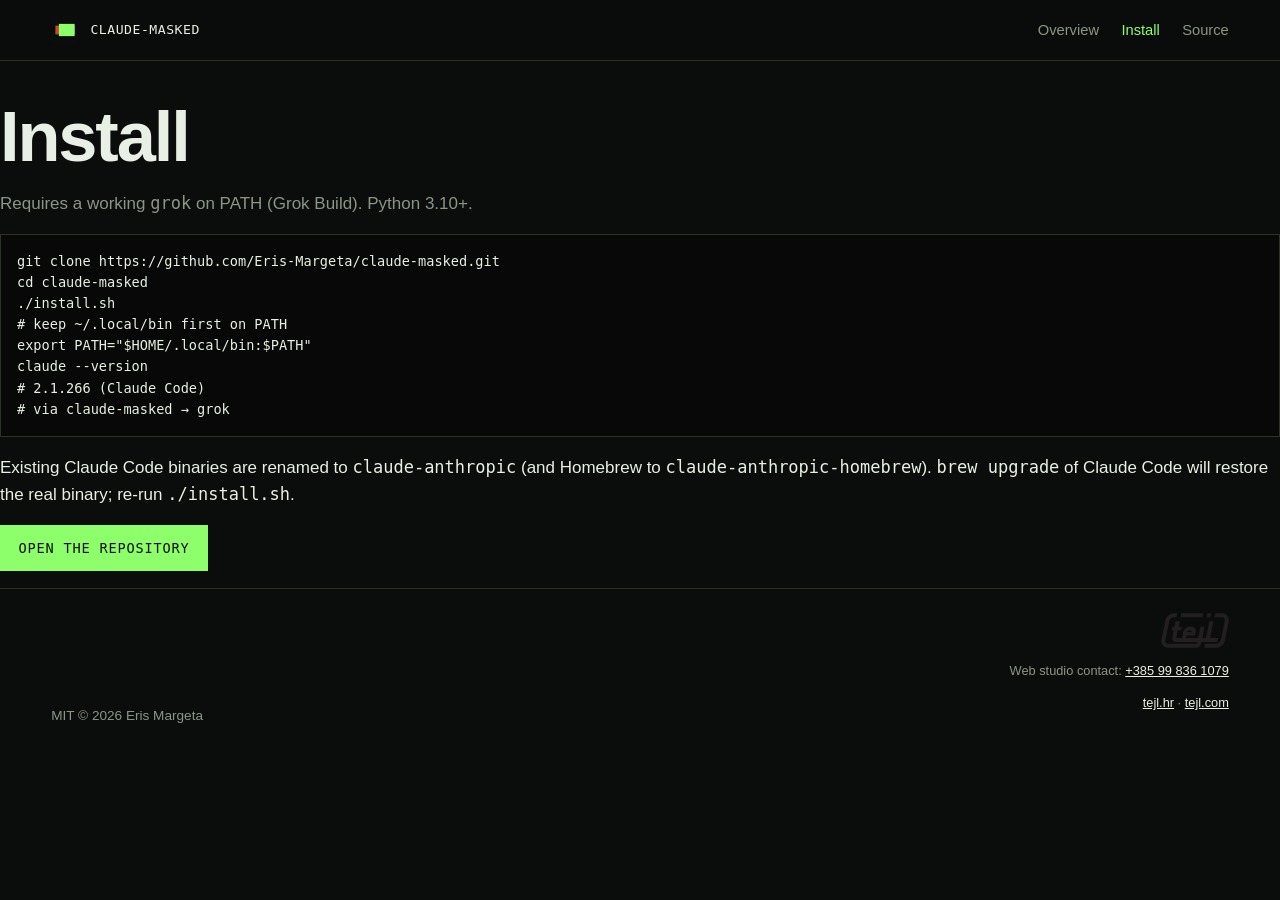
==== web/install/index.html @ 36f1d36b "release public claude-masked with site, ci, and mit license Drop-in claude CLI adapter for Grok Buil" ====
<!DOCTYPE html>
<html lang="en">
<head>
  <meta charset="utf-8">
  <meta name="viewport" content="width=device-width, initial-scale=1">
  <title>Install claude-masked</title>
  <meta name="description" content="Install the claude CLI mask so Grok Build handles Claude Code harness calls.">
  <link rel="canonical" href="https://eris-margeta.github.io/claude-masked/install/">
  <meta name="theme-color" content="#0b0d0c">
  <meta property="og:title" content="Install claude-masked">
  <meta property="og:image" content="https://eris-margeta.github.io/claude-masked/assets/og.jpg">
  <meta name="twitter:card" content="summary">
  <meta name="twitter:image" content="https://eris-margeta.github.io/claude-masked/assets/twitter-square.jpg">
  <link rel="icon" href="../assets/favicon.svg" type="image/svg+xml">
  <link rel="stylesheet" href="../styles.css">
</head>
<body>
  <a class="skip" href="#main">Skip to content</a>
  <header class="site">
    <a class="wordmark" href="../"><img src="../assets/mark.svg" width="28" height="28" alt=""> claude-masked</a>
    <nav aria-label="Primary">
      <a href="../">Overview</a>
      <a href="../install/" aria-current="page">Install</a>
      <a href="https://github.com/Eris-Margeta/claude-masked">Source</a>
    </nav>
  </header>
  <main id="main" class="block" style="padding-top:2.5rem">
    <h1>Install</h1>
    <p class="lede">Requires a working <code>grok</code> on PATH (Grok Build). Python 3.10+.</p>
    <pre>git clone https://github.com/Eris-Margeta/claude-masked.git
cd claude-masked
./install.sh
# keep ~/.local/bin first on PATH
export PATH="$HOME/.local/bin:$PATH"
claude --version
# 2.1.266 (Claude Code)
# via claude-masked → grok</pre>
    <p>Existing Claude Code binaries are renamed to <code>claude-anthropic</code> (and Homebrew to <code>claude-anthropic-homebrew</code>). <code>brew upgrade</code> of Claude Code will restore the real binary; re-run <code>./install.sh</code>.</p>
    <p><a class="btn" href="https://github.com/Eris-Margeta/claude-masked">Open the repository</a></p>
  </main>
  <footer class="site">
    <div class="legal">MIT © 2026 Eris Margeta</div>
    <div class="studio">
      <img src="../assets/tejl-logo.svg" width="68" height="24" alt="TEJL">
      <p>Web studio contact: <a href="tel:+385998361079">+385 99 836 1079</a></p>
      <p><a href="https://tejl.hr/" target="_blank" rel="noopener">tejl.hr</a> · <a href="https://tejl.com/" target="_blank" rel="noopener">tejl.com</a></p>
    </div>
  </footer>
</body>
</html>
---- web/styles.css ----
:root {
  --paper: #0b0d0c;
  --paper-2: #121512;
  --ink: #e8efe4;
  --muted: #8b9586;
  --line: #2a3228;
  --coral: #c44a2a;
  --phosphor: #8cff6a;
  --phosphor-dim: #3e7a32;
  --font-body: "IBM Plex Sans", "Helvetica Neue", Arial, sans-serif;
  --font-mono: "IBM Plex Mono", "SFMono-Regular", Consolas, monospace;
  --gutter: clamp(1.25rem, 4vw, 4.5rem);
  --max: 1180px;
  --read: 66ch;
  --fast: 160ms;
  --ease: cubic-bezier(.2, .7, .2, 1);
}
@font-face {
  font-family: "IBM Plex Mono";
  font-style: normal;
  font-weight: 400;
  font-display: swap;
  src: local("IBM Plex Mono"), local("Menlo");
}
@font-face {
  font-family: "IBM Plex Sans";
  font-style: normal;
  font-weight: 400;
  font-display: swap;
  src: local("IBM Plex Sans"), local("Helvetica Neue");
}
* { box-sizing: border-box; }
html { scroll-behavior: smooth; }
@media (prefers-reduced-motion: reduce) {
  html { scroll-behavior: auto; }
  *, *::before, *::after { animation: none !important; transition: none !important; }
}
body {
  margin: 0;
  background: var(--paper);
  color: var(--ink);
  font-family: var(--font-body);
  font-size: 1.0625rem;
  line-height: 1.55;
}
a { color: var(--phosphor); }
a:focus-visible, button:focus-visible {
  outline: 2px solid var(--phosphor);
  outline-offset: 3px;
}
.skip {
  position: absolute;
  left: -999px;
  top: 0;
  background: var(--phosphor);
  color: #0b0d0c;
  padding: .5rem 1rem;
  z-index: 20;
}
.skip:focus { left: 1rem; top: 1rem; }
.shell {
  width: min(var(--max), 100% - 2 * var(--gutter));
  margin-inline: auto;
}
header.site {
  display: flex;
  align-items: center;
  justify-content: space-between;
  gap: 1rem;
  padding: 1rem var(--gutter);
  border-bottom: 1px solid var(--line);
  position: sticky;
  top: 0;
  background: color-mix(in srgb, var(--paper) 88%, transparent);
  backdrop-filter: blur(8px);
  z-index: 8;
}
.wordmark {
  display: flex;
  align-items: center;
  gap: .7rem;
  text-decoration: none;
  color: var(--ink);
  font-family: var(--font-mono);
  letter-spacing: .04em;
  text-transform: uppercase;
  font-size: .82rem;
}
.wordmark img { width: 28px; height: 28px; }
nav a {
  color: var(--muted);
  text-decoration: none;
  margin-left: 1.1rem;
  font-size: .92rem;
}
nav a[aria-current="page"] { color: var(--phosphor); }
.hero {
  display: grid;
  grid-template-columns: 1.1fr .9fr;
  gap: 2rem;
  padding: 3.5rem var(--gutter) 2.5rem;
  align-items: end;
}
h1 {
  font-size: clamp(2.2rem, 6vw, 4.4rem);
  line-height: 1.02;
  margin: 0 0 1rem;
  letter-spacing: -.03em;
}
h1 em {
  font-style: normal;
  color: var(--phosphor);
}
.lede { max-width: var(--read); color: var(--muted); }
.actions { display: flex; flex-wrap: wrap; gap: .75rem; margin-top: 1.5rem; }
.btn {
  display: inline-flex;
  align-items: center;
  justify-content: center;
  min-height: 44px;
  padding: .7rem 1.1rem;
  border: 1px solid var(--phosphor);
  background: var(--phosphor);
  color: #0b0d0c;
  text-decoration: none;
  font-family: var(--font-mono);
  font-size: .85rem;
  text-transform: uppercase;
  letter-spacing: .06em;
}
.btn.ghost {
  background: transparent;
  color: var(--phosphor);
}
.hero-art {
  position: relative;
  min-height: 280px;
}
.hero-art img {
  width: 100%;
  height: auto;
  display: block;
  border: 1px solid var(--line);
  filter: saturate(1.1) contrast(1.05);
}
.scan {
  pointer-events: none;
  position: absolute;
  inset: 0;
  background: repeating-linear-gradient(to bottom, transparent 0 2px, rgb(0 0 0 / .18) 2px 3px);
  mix-blend-mode: multiply;
}
.kicker {
  font-family: var(--font-mono);
  color: var(--coral);
  font-size: .78rem;
  letter-spacing: .14em;
  text-transform: uppercase;
}
.intercept {
  margin: 0 var(--gutter) 3rem;
  display: grid;
  grid-template-columns: 1fr 1fr;
  border: 1px solid var(--line);
  background: var(--paper-2);
  font-family: var(--font-mono);
  font-size: .82rem;
}
.pane { padding: 1rem 1.1rem; }
.pane + .pane { border-left: 1px solid var(--line); }
.pane h2 {
  margin: 0 0 .8rem;
  font-size: .72rem;
  letter-spacing: .12em;
  text-transform: uppercase;
  color: var(--muted);
  font-weight: 400;
}
.dead { color: var(--coral); }
.live { color: var(--phosphor); }
section.block { padding: 0 var(--gutter) 3.5rem; }
section.block h2 {
  font-size: clamp(1.6rem, 3vw, 2.2rem);
  margin: 0 0 1rem;
}
.why p, .story p { max-width: var(--read); color: var(--muted); }
.map {
  width: 100%;
  border-collapse: collapse;
  font-size: .95rem;
}
.map th, .map td {
  text-align: left;
  border-bottom: 1px solid var(--line);
  padding: .7rem .4rem;
  vertical-align: top;
}
.map th { color: var(--muted); font-weight: 500; }
pre {
  overflow: auto;
  background: #070807;
  border: 1px solid var(--line);
  padding: 1rem;
  font-size: .85rem;
}
.shame {
  display: grid;
  grid-template-columns: 1fr 1fr;
  gap: 1.25rem;
}
.card {
  border: 1px solid var(--line);
  padding: 1.2rem;
  background: var(--paper-2);
}
.card.bad { border-color: color-mix(in srgb, var(--coral) 50%, var(--line)); }
.card.good { border-color: color-mix(in srgb, var(--phosphor) 40%, var(--line)); }
.card h3 { margin: 0 0 .5rem; font-size: 1.05rem; }
footer.site {
  border-top: 1px solid var(--line);
  padding: 1.5rem var(--gutter) 2rem;
  display: flex;
  justify-content: space-between;
  gap: 1.5rem;
  flex-wrap: wrap;
  align-items: flex-end;
}
.legal { color: var(--muted); font-size: .85rem; max-width: 42ch; }
.studio {
  text-align: right;
  font-size: .8rem;
  color: var(--muted);
}
.studio img { width: 68px; height: auto; display: block; margin-left: auto; margin-bottom: .4rem; }
.studio a { color: var(--ink); }
@media (max-width: 860px) {
  .hero, .intercept, .shame { grid-template-columns: 1fr; }
  .pane + .pane { border-left: 0; border-top: 1px solid var(--line); }
  nav a { margin-left: .7rem; }
  .studio { text-align: right; width: 100%; }
}
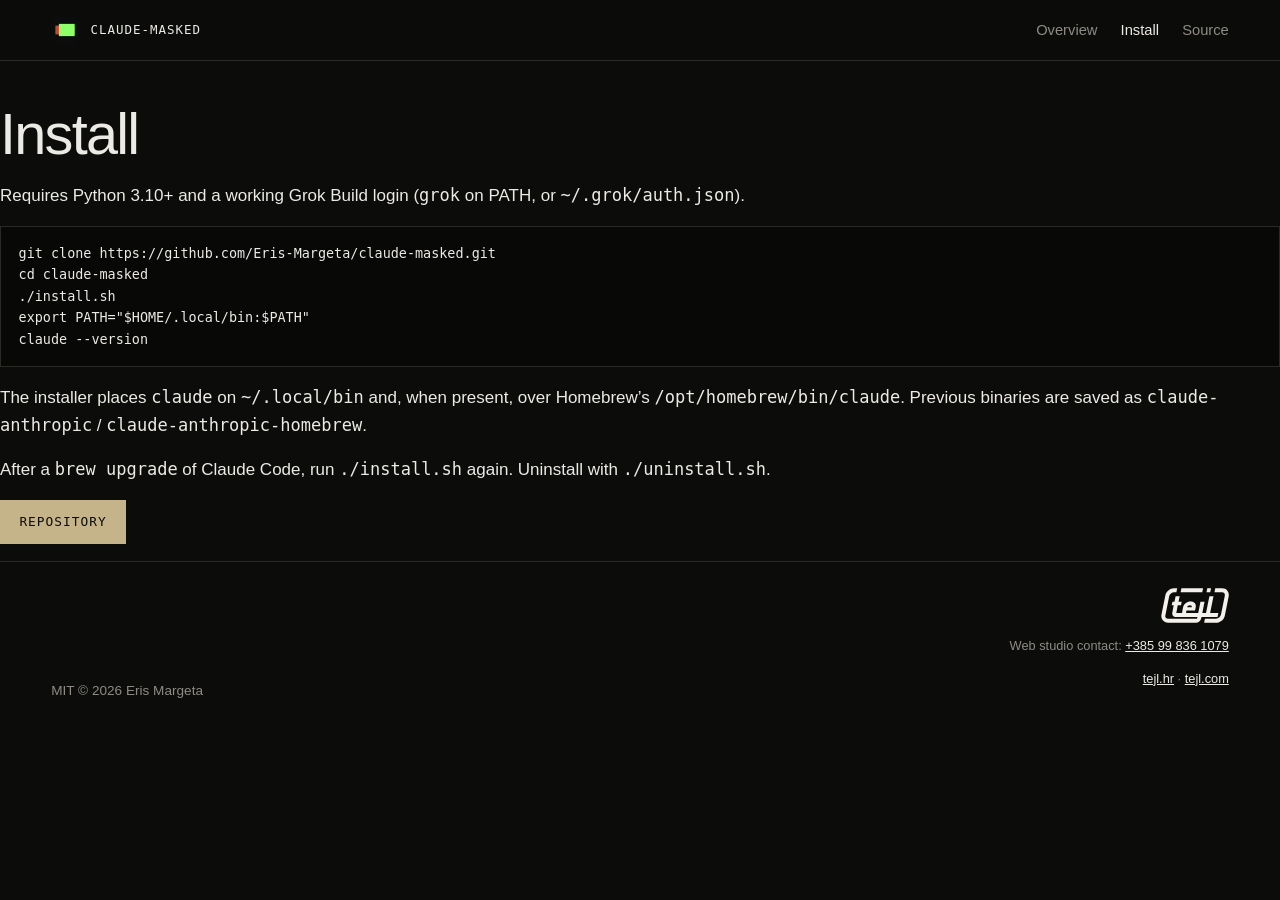
==== commit 40cc42aa: "ship api-mask proxy and a quieter public site Keep Claude Code as the harness for stream-json client" ====
--- a/web/install/index.html
+++ b/web/install/index.html
@@ -4,13 +4,14 @@
   <meta charset="utf-8">
   <meta name="viewport" content="width=device-width, initial-scale=1">
   <title>Install claude-masked</title>
-  <meta name="description" content="Install the claude CLI mask so Grok Build handles Claude Code harness calls.">
-  <link rel="canonical" href="https://eris-margeta.github.io/claude-masked/install/">
-  <meta name="theme-color" content="#0b0d0c">
+  <meta name="description" content="Install the claude-masked adapter so Claude Code CLI calls can use Grok 4.7.">
+  <link rel="canonical" href="https://claude-masked.vercel.app/install/">
+  <meta name="theme-color" content="#0c0c0b">
+  <meta name="author" content="Eris Margeta Kurdali">
   <meta property="og:title" content="Install claude-masked">
-  <meta property="og:image" content="https://eris-margeta.github.io/claude-masked/assets/og.jpg">
+  <meta property="og:image" content="https://claude-masked.vercel.app/assets/og.jpg">
   <meta name="twitter:card" content="summary">
-  <meta name="twitter:image" content="https://eris-margeta.github.io/claude-masked/assets/twitter-square.jpg">
+  <meta name="twitter:image" content="https://claude-masked.vercel.app/assets/twitter-square.jpg">
   <link rel="icon" href="../assets/favicon.svg" type="image/svg+xml">
   <link rel="stylesheet" href="../styles.css">
 </head>
@@ -24,19 +25,17 @@
       <a href="https://github.com/Eris-Margeta/claude-masked">Source</a>
     </nav>
   </header>
-  <main id="main" class="block" style="padding-top:2.5rem">
+  <main id="main" class="block" style="padding-top:2.6rem">
     <h1>Install</h1>
-    <p class="lede">Requires a working <code>grok</code> on PATH (Grok Build). Python 3.10+.</p>
+    <p>Requires Python 3.10+ and a working Grok Build login (<code>grok</code> on PATH, or <code>~/.grok/auth.json</code>).</p>
     <pre>git clone https://github.com/Eris-Margeta/claude-masked.git
 cd claude-masked
 ./install.sh
-# keep ~/.local/bin first on PATH
 export PATH="$HOME/.local/bin:$PATH"
-claude --version
-# 2.1.266 (Claude Code)
-# via claude-masked → grok</pre>
-    <p>Existing Claude Code binaries are renamed to <code>claude-anthropic</code> (and Homebrew to <code>claude-anthropic-homebrew</code>). <code>brew upgrade</code> of Claude Code will restore the real binary; re-run <code>./install.sh</code>.</p>
-    <p><a class="btn" href="https://github.com/Eris-Margeta/claude-masked">Open the repository</a></p>
+claude --version</pre>
+    <p>The installer places <code>claude</code> on <code>~/.local/bin</code> and, when present, over Homebrew’s <code>/opt/homebrew/bin/claude</code>. Previous binaries are saved as <code>claude-anthropic</code> / <code>claude-anthropic-homebrew</code>.</p>
+    <p>After a <code>brew upgrade</code> of Claude Code, run <code>./install.sh</code> again. Uninstall with <code>./uninstall.sh</code>.</p>
+    <p><a class="btn" href="https://github.com/Eris-Margeta/claude-masked">Repository</a></p>
   </main>
   <footer class="site">
     <div class="legal">MIT © 2026 Eris Margeta</div>
--- a/web/styles.css
+++ b/web/styles.css
@@ -1,33 +1,15 @@
 :root {
-  --paper: #0b0d0c;
-  --paper-2: #121512;
-  --ink: #e8efe4;
-  --muted: #8b9586;
-  --line: #2a3228;
-  --coral: #c44a2a;
-  --phosphor: #8cff6a;
-  --phosphor-dim: #3e7a32;
+  --paper: #0c0c0b;
+  --paper-2: #141413;
+  --ink: #eceae4;
+  --muted: #8d8b84;
+  --line: #2a2a26;
+  --accent: #c5b48a;
   --font-body: "IBM Plex Sans", "Helvetica Neue", Arial, sans-serif;
-  --font-mono: "IBM Plex Mono", "SFMono-Regular", Consolas, monospace;
+  --font-mono: "IBM Plex Mono", ui-monospace, "SFMono-Regular", Consolas, monospace;
   --gutter: clamp(1.25rem, 4vw, 4.5rem);
-  --max: 1180px;
-  --read: 66ch;
-  --fast: 160ms;
-  --ease: cubic-bezier(.2, .7, .2, 1);
-}
-@font-face {
-  font-family: "IBM Plex Mono";
-  font-style: normal;
-  font-weight: 400;
-  font-display: swap;
-  src: local("IBM Plex Mono"), local("Menlo");
-}
-@font-face {
-  font-family: "IBM Plex Sans";
-  font-style: normal;
-  font-weight: 400;
-  font-display: swap;
-  src: local("IBM Plex Sans"), local("Helvetica Neue");
+  --max: 1120px;
+  --read: 64ch;
 }
 * { box-sizing: border-box; }
 html { scroll-behavior: smooth; }
@@ -41,27 +23,23 @@
   color: var(--ink);
   font-family: var(--font-body);
   font-size: 1.0625rem;
-  line-height: 1.55;
+  line-height: 1.6;
 }
-a { color: var(--phosphor); }
+a { color: var(--accent); }
 a:focus-visible, button:focus-visible {
-  outline: 2px solid var(--phosphor);
+  outline: 2px solid var(--accent);
   outline-offset: 3px;
 }
 .skip {
   position: absolute;
   left: -999px;
   top: 0;
-  background: var(--phosphor);
-  color: #0b0d0c;
+  background: var(--accent);
+  color: #0c0c0b;
   padding: .5rem 1rem;
   z-index: 20;
 }
 .skip:focus { left: 1rem; top: 1rem; }
-.shell {
-  width: min(var(--max), 100% - 2 * var(--gutter));
-  margin-inline: auto;
-}
 header.site {
   display: flex;
   align-items: center;
@@ -71,8 +49,8 @@
   border-bottom: 1px solid var(--line);
   position: sticky;
   top: 0;
-  background: color-mix(in srgb, var(--paper) 88%, transparent);
-  backdrop-filter: blur(8px);
+  background: color-mix(in srgb, var(--paper) 90%, transparent);
+  backdrop-filter: blur(10px);
   z-index: 8;
 }
 .wordmark {
@@ -82,108 +60,93 @@
   text-decoration: none;
   color: var(--ink);
   font-family: var(--font-mono);
-  letter-spacing: .04em;
+  letter-spacing: .08em;
   text-transform: uppercase;
-  font-size: .82rem;
+  font-size: .78rem;
 }
 .wordmark img { width: 28px; height: 28px; }
 nav a {
   color: var(--muted);
   text-decoration: none;
-  margin-left: 1.1rem;
+  margin-left: 1.15rem;
   font-size: .92rem;
 }
-nav a[aria-current="page"] { color: var(--phosphor); }
+nav a[aria-current="page"] { color: var(--ink); }
 .hero {
   display: grid;
-  grid-template-columns: 1.1fr .9fr;
-  gap: 2rem;
-  padding: 3.5rem var(--gutter) 2.5rem;
+  grid-template-columns: 1.15fr .85fr;
+  gap: 2.5rem;
+  padding: 4rem var(--gutter) 3rem;
   align-items: end;
 }
+.kicker {
+  font-family: var(--font-mono);
+  color: var(--accent);
+  font-size: .72rem;
+  letter-spacing: .16em;
+  text-transform: uppercase;
+  margin: 0 0 1rem;
+}
 h1 {
-  font-size: clamp(2.2rem, 6vw, 4.4rem);
-  line-height: 1.02;
+  font-size: clamp(2rem, 5vw, 3.6rem);
+  line-height: 1.08;
   margin: 0 0 1rem;
   letter-spacing: -.03em;
+  font-weight: 500;
 }
-h1 em {
-  font-style: normal;
-  color: var(--phosphor);
-}
-.lede { max-width: var(--read); color: var(--muted); }
-.actions { display: flex; flex-wrap: wrap; gap: .75rem; margin-top: 1.5rem; }
+.lede { max-width: var(--read); color: var(--muted); margin: 0; }
+.actions { display: flex; flex-wrap: wrap; gap: .7rem; margin-top: 1.6rem; }
 .btn {
   display: inline-flex;
   align-items: center;
   justify-content: center;
   min-height: 44px;
-  padding: .7rem 1.1rem;
-  border: 1px solid var(--phosphor);
-  background: var(--phosphor);
-  color: #0b0d0c;
+  padding: .65rem 1.15rem;
+  border: 1px solid var(--accent);
+  background: var(--accent);
+  color: #0c0c0b;
   text-decoration: none;
   font-family: var(--font-mono);
-  font-size: .85rem;
+  font-size: .8rem;
+  letter-spacing: .08em;
   text-transform: uppercase;
-  letter-spacing: .06em;
 }
 .btn.ghost {
   background: transparent;
-  color: var(--phosphor);
+  color: var(--accent);
 }
-.hero-art {
-  position: relative;
-  min-height: 280px;
-}
+.hero-art { position: relative; }
 .hero-art img {
   width: 100%;
   height: auto;
   display: block;
   border: 1px solid var(--line);
-  filter: saturate(1.1) contrast(1.05);
 }
 .scan {
   pointer-events: none;
   position: absolute;
   inset: 0;
-  background: repeating-linear-gradient(to bottom, transparent 0 2px, rgb(0 0 0 / .18) 2px 3px);
-  mix-blend-mode: multiply;
+  background: repeating-linear-gradient(to bottom, transparent 0 3px, rgb(0 0 0 / .12) 3px 4px);
 }
-.kicker {
-  font-family: var(--font-mono);
-  color: var(--coral);
-  font-size: .78rem;
-  letter-spacing: .14em;
-  text-transform: uppercase;
+section.block { padding: 0 var(--gutter) 3.4rem; }
+section.block h2 {
+  font-size: clamp(1.35rem, 2.4vw, 1.85rem);
+  font-weight: 500;
+  margin: 0 0 1rem;
 }
-.intercept {
-  margin: 0 var(--gutter) 3rem;
+section.block p { max-width: var(--read); color: var(--muted); }
+.grid-2 {
   display: grid;
   grid-template-columns: 1fr 1fr;
+  gap: 1.25rem;
+}
+.card {
   border: 1px solid var(--line);
+  padding: 1.25rem 1.3rem;
   background: var(--paper-2);
-  font-family: var(--font-mono);
-  font-size: .82rem;
 }
-.pane { padding: 1rem 1.1rem; }
-.pane + .pane { border-left: 1px solid var(--line); }
-.pane h2 {
-  margin: 0 0 .8rem;
-  font-size: .72rem;
-  letter-spacing: .12em;
-  text-transform: uppercase;
-  color: var(--muted);
-  font-weight: 400;
-}
-.dead { color: var(--coral); }
-.live { color: var(--phosphor); }
-section.block { padding: 0 var(--gutter) 3.5rem; }
-section.block h2 {
-  font-size: clamp(1.6rem, 3vw, 2.2rem);
-  margin: 0 0 1rem;
-}
-.why p, .story p { max-width: var(--read); color: var(--muted); }
+.card h3 { margin: 0 0 .5rem; font-size: 1.02rem; font-weight: 500; }
+.card p { margin: 0; }
 .map {
   width: 100%;
   border-collapse: collapse;
@@ -192,33 +155,21 @@
 .map th, .map td {
   text-align: left;
   border-bottom: 1px solid var(--line);
-  padding: .7rem .4rem;
+  padding: .7rem .35rem;
   vertical-align: top;
 }
 .map th { color: var(--muted); font-weight: 500; }
 pre {
   overflow: auto;
-  background: #070807;
+  background: #080807;
   border: 1px solid var(--line);
-  padding: 1rem;
-  font-size: .85rem;
+  padding: 1rem 1.1rem;
+  font-size: .84rem;
+  color: var(--ink);
 }
-.shame {
-  display: grid;
-  grid-template-columns: 1fr 1fr;
-  gap: 1.25rem;
-}
-.card {
-  border: 1px solid var(--line);
-  padding: 1.2rem;
-  background: var(--paper-2);
-}
-.card.bad { border-color: color-mix(in srgb, var(--coral) 50%, var(--line)); }
-.card.good { border-color: color-mix(in srgb, var(--phosphor) 40%, var(--line)); }
-.card h3 { margin: 0 0 .5rem; font-size: 1.05rem; }
 footer.site {
   border-top: 1px solid var(--line);
-  padding: 1.5rem var(--gutter) 2rem;
+  padding: 1.6rem var(--gutter) 2.2rem;
   display: flex;
   justify-content: space-between;
   gap: 1.5rem;
@@ -226,16 +177,16 @@
   align-items: flex-end;
 }
 .legal { color: var(--muted); font-size: .85rem; max-width: 42ch; }
+.legal p { margin: .2rem 0; }
 .studio {
   text-align: right;
   font-size: .8rem;
   color: var(--muted);
+  margin-left: auto;
 }
-.studio img { width: 68px; height: auto; display: block; margin-left: auto; margin-bottom: .4rem; }
+.studio img { width: 68px; height: auto; display: block; margin-left: auto; margin-bottom: .45rem; }
 .studio a { color: var(--ink); }
 @media (max-width: 860px) {
-  .hero, .intercept, .shame { grid-template-columns: 1fr; }
-  .pane + .pane { border-left: 0; border-top: 1px solid var(--line); }
+  .hero, .grid-2 { grid-template-columns: 1fr; }
   nav a { margin-left: .7rem; }
-  .studio { text-align: right; width: 100%; }
 }
